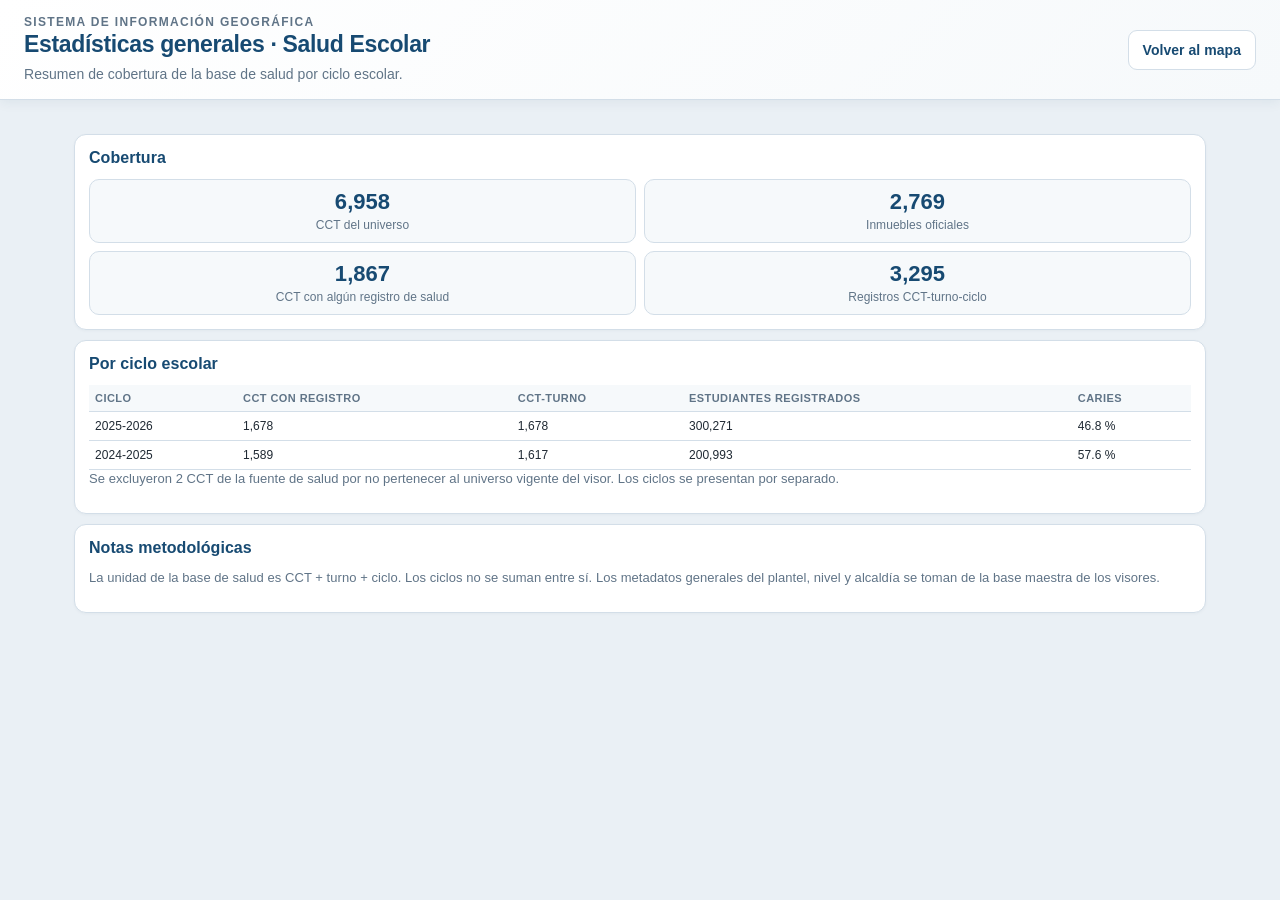
==== estadisticas.html @ da3d78bc "Visor_Salud_1_Version" ====
<!doctype html><html lang="es"><head><meta charset="utf-8"><meta name="viewport" content="width=device-width,initial-scale=1"><title>Estadísticas · Salud Escolar</title><link rel="stylesheet" href="style.css?v=20261007-salud-1"></head><body><header class="topbar"><div class="brand-block"><span class="eyebrow">Sistema de información geográfica</span><h1>Estadísticas generales · Salud Escolar</h1><p>Resumen de cobertura de la base de salud por ciclo escolar.</p></div><nav><a href="index.html">Volver al mapa</a></nav></header><main style="padding:24px;max-width:1200px;margin:auto"><section class="panel"><h2>Cobertura</h2><div id="statsContent" class="kpis dynamic-kpis"></div></section><section class="panel"><h2>Por ciclo escolar</h2><div id="cycleTable"></div></section><section class="panel"><h2>Notas metodológicas</h2><p class="hint">La unidad de la base de salud es CCT + turno + ciclo. Los ciclos no se suman entre sí. Los metadatos generales del plantel, nivel y alcaldía se toman de la base maestra de los visores.</p></section></main><script src="estadisticas.js?v=20261007-salud-1"></script></body></html>
---- style.css ----
:root {
  --bg: #eaf0f5;
  --panel: #ffffff;
  --panel-soft: #f6f9fb;
  --text: #1f2933;
  --muted: #607487;
  --border: #d3dee8;
  --primary: #174a72;
  --primary-dark: #0f3554;
  --accent: #0f766e;
  --shadow: 0 10px 28px rgba(15, 35, 55, .14);
}

body.dark-mode {
  --bg: #0f1720;
  --panel: #172330;
  --panel-soft: #1c2a38;
  --text: #e8f0f7;
  --muted: #a6b8c8;
  --border: #314354;
  --primary: #5da8d6;
  --primary-dark: #3e8fbd;
  --accent: #4fd1c5;
  --shadow: 0 12px 32px rgba(0, 0, 0, .38);
}

* { box-sizing: border-box; }

html, body { height: 100%; }

body {
  margin: 0;
  color: var(--text);
  background: var(--bg);
  font-family: Inter, "Segoe UI", Roboto, Arial, sans-serif;
  font-size: 16px;
  letter-spacing: .003em;
}

.topbar {
  min-height: 94px;
  padding: 15px 24px;
  display: flex;
  align-items: center;
  justify-content: space-between;
  gap: 24px;
  position: relative;
  z-index: 1000;
  background: linear-gradient(135deg, var(--panel), var(--panel-soft));
  border-bottom: 1px solid var(--border);
  box-shadow: 0 2px 12px rgba(15, 53, 84, .07);
}

.brand-block { display: flex; flex-direction: column; min-width: 0; }
.eyebrow, .panel-kicker { color: var(--muted); font-size: 12px; font-weight: 800; letter-spacing: .11em; text-transform: uppercase; }
.topbar h1 { margin: 2px 0 0; color: var(--primary); font-size: 23px; line-height: 1.2; letter-spacing: -.015em; }
.topbar p { margin: 6px 0 0; color: var(--muted); font-size: 14px; line-height: 1.4; }
.topbar a, .stats-header a {
  display: inline-flex;
  align-items: center;
  min-height: 40px;
  padding: 0 14px;
  color: var(--primary);
  background: var(--panel);
  border: 1px solid var(--border);
  border-radius: 9px;
  font-size: 14px;
  font-weight: 750;
  text-decoration: none;
}

.layout { height: calc(100vh - 94px); display: grid; grid-template-columns: 360px 1fr; transition: grid-template-columns .2s ease; }
.layout.sidebar-collapsed { grid-template-columns: 0 1fr; }
.sidebar { overflow: auto; background: var(--panel-soft); border-right: 1px solid var(--border); z-index: 900; transition: transform .2s ease; }
.layout.sidebar-collapsed .sidebar { padding: 0; overflow: hidden; border-right: 0; transform: translateX(-100%); }

.sidebar-head { min-height: 62px; padding: 12px 14px; display: flex; align-items: center; justify-content: space-between; border-bottom: 1px solid var(--border); background: var(--panel); }
.sidebar-head strong { display: block; margin-top: 3px; color: var(--primary); font-size: 15px; }

button {
  border: 0;
  border-radius: 8px;
  padding: 9px 12px;
  color: #ffffff;
  background: var(--primary);
  font: inherit;
  font-size: 14px;
  font-weight: 750;
  cursor: pointer;
  transition: background .16s, border-color .16s, transform .16s, box-shadow .16s;
}
button:hover { background: var(--primary-dark); transform: translateY(-1px); }
button.secondary, .secondary-action { color: var(--text); background: var(--panel-soft); border: 1px solid var(--border); }
button.secondary:hover, .secondary-action:hover { color: var(--text); background: var(--bg); }
.icon-button { width: 34px; height: 34px; padding: 0; color: var(--primary); background: var(--bg); font-size: 22px; }
.hidden { display: none !important; }

.panel { margin: 10px; padding: 14px; background: var(--panel); border: 1px solid var(--border); border-radius: 12px; box-shadow: 0 1px 3px rgba(15, 53, 84, .04); }
.panel h2 { margin: 0 0 12px; color: var(--primary); font-size: 16px; }
.panel.compact { margin-bottom: 18px; }
.hint { margin: 0 0 10px; color: var(--muted); font-size: 13px; line-height: 1.45; }

label { display: block; margin: 11px 0 5px; color: var(--text); font-size: 14px; font-weight: 700; }
select, input {
  width: 100%;
  min-height: 40px;
  padding: 9px 10px;
  color: var(--text);
  background: var(--panel-soft);
  border: 1px solid var(--border);
  border-radius: 8px;
  font: inherit;
  font-size: 14px;
}
input:focus, select:focus { outline: none; border-color: var(--primary); box-shadow: 0 0 0 3px rgba(37, 99, 235, .13); background: var(--panel); }
.buttons { display: flex; gap: 8px; margin-top: 12px; }
.buttons.single-action { display: block; }
.buttons.single-action button { width: 100%; }

.inline-check { display: flex; align-items: flex-start; gap: 9px; margin: 8px 0; font-size: 14px; font-weight: 550; line-height: 1.35; }
.inline-check input { width: auto; min-height: 0; margin: 2px 0 0; flex: 0 0 auto; }
.inline-check span { min-width: 0; }
.inline-check em { display: block; margin-top: 2px; color: var(--muted); font-size: 12px; font-style: normal; font-weight: 500; }

.collapse-title { width: 100%; display: flex; align-items: center; justify-content: space-between; padding: 10px 12px; color: var(--primary); background: var(--panel-soft); border: 1px solid var(--border); }
.collapse-title:hover { color: var(--primary); background: var(--bg); }
.collapsible-body { padding-top: 12px; }

.section-actions { display: grid; grid-template-columns: 1fr 1fr; gap: 7px; margin: 9px 0; }
.compact-action { padding: 8px; font-size: 12px; }
.selection-counter { margin: 7px 0; padding: 8px 9px; color: var(--muted); background: var(--panel-soft); border: 1px solid var(--border); border-radius: 7px; font-size: 12px; }
.selection-counter strong { color: var(--primary); font-size: 15px; }

.program-checklist { max-height: 440px; overflow: auto; background: var(--panel-soft); border: 1px solid var(--border); border-radius: 9px; }
.program-group, .territory-group { border-bottom: 1px solid var(--border); }
.program-group:last-child, .territory-group:last-child { border-bottom: 0; }
.program-group summary, .territory-group summary { display: flex; justify-content: space-between; gap: 8px; padding: 10px; color: var(--primary); background: var(--panel-soft); cursor: pointer; font-size: 13px; font-weight: 800; }
.program-group summary small, .territory-group summary small { flex: 0 0 auto; color: var(--muted); font-size: 12px; font-weight: 600; }
.program-group > div { padding: 4px 7px; }
.program-option { margin: 0; padding: 7px 5px; border-bottom: 1px solid var(--border); font-weight: 550; }
.program-option:last-child { border-bottom: 0; }
.theme-checklist { display: grid; gap: 3px; }
.theme-checklist .inline-check { margin: 0; padding: 7px; border-radius: 7px; }
.theme-checklist .inline-check:hover, .territory-option:hover { background: var(--panel-soft); }

#territoryFilters { overflow: hidden; border: 1px solid var(--border); border-radius: 9px; }
.territory-group-body { padding: 9px; }
.territory-search { min-height: 36px; }
.territory-clear { width: 100%; margin: 7px 0; padding: 7px 9px; font-size: 12px; }
.territory-checklist { max-height: 285px; overflow: auto; border-top: 1px solid var(--border); }
.territory-option { margin: 0; padding: 7px 4px; border-bottom: 1px solid var(--border); font-weight: 550; }
.territory-option:last-child { border-bottom: 0; }
.territory-single-group { padding: 10px; border-top: 1px solid var(--border); }
.territory-single-group:first-child { border-top: 0; }
.territory-single-group label { margin: 0 0 6px; }
.territory-single { width: 100%; }
.territory-layer-group { padding: 8px 10px; border-top: 1px solid var(--border); }
.territory-layer-option { margin: 0; padding: 4px 0; }
.hidden-by-search { display: none !important; }

.cross-summary { margin: 0 0 10px; padding: 9px; color: var(--text); background: var(--panel-soft); border-left: 3px solid var(--primary); border-radius: 6px; font-size: 13px; line-height: 1.4; }
.kpis { display: grid; grid-template-columns: repeat(2, 1fr); gap: 8px; }
.kpis div { padding: 9px 7px; text-align: center; background: var(--panel-soft); border: 1px solid var(--border); border-radius: 10px; }
.kpis strong { display: block; color: var(--primary); font-size: 22px; }
.kpis span { color: var(--muted); font-size: 12px; line-height: 1.25; }

.maparea { position: relative; min-width: 0; overflow: hidden; background: #dfe8ef; }
#map { width: 100%; height: 100%; }
.maparea:fullscreen { width: 100vw; height: 100vh; }
.maparea:fullscreen #map { width: 100%; height: 100%; }
.map-actions { position: absolute; top: 14px; right: 14px; z-index: 1000; display: flex; gap: 8px; }
.map-actions button { width: 42px; height: 42px; padding: 0; color: var(--primary); background: var(--panel); border: 1px solid var(--border); box-shadow: var(--shadow); font-size: 20px; }
.map-actions button:hover { background: var(--panel-soft); }

.leaflet-left .leaflet-control { margin-left: 14px; }
.leaflet-top .leaflet-control { margin-top: 14px; }
.leaflet-control-zoom { overflow: hidden; border: 1px solid var(--border) !important; border-radius: 10px !important; box-shadow: var(--shadow) !important; }
.leaflet-control-zoom a { color: var(--primary) !important; background: var(--panel) !important; }
.leaflet-control-zoom a:hover { background: var(--panel-soft) !important; }
.leaflet-control-attribution { color: #334155; background: rgba(255, 255, 255, .82) !important; }
.dark-mode .leaflet-tile-pane { filter: brightness(.62) contrast(1.3) saturate(.55) hue-rotate(180deg) invert(1); }
.dark-mode .leaflet-popup-content-wrapper, .dark-mode .leaflet-popup-tip { color: var(--text); background: var(--panel); }

.map-status { position: absolute; top: 18px; left: 50%; z-index: 1000; transform: translateX(-50%); padding: 10px 14px; color: var(--primary); background: color-mix(in srgb, var(--panel) 96%, transparent); border: 1px solid var(--border); border-radius: 9px; box-shadow: var(--shadow); font-size: 13px; font-weight: 750; }
.map-status.error { color: #991b1b; background: #fff7f7; border-color: #fecaca; }
.show-sidebar { position: absolute; top: 108px; left: 12px; z-index: 1050; color: var(--primary); background: var(--panel); border: 1px solid var(--border); box-shadow: var(--shadow); }

.legend { position: absolute; bottom: 18px; left: 14px; z-index: 800; min-width: 210px; max-width: 340px; padding: 10px; color: var(--text); background: var(--panel); border: 1px solid var(--border); border-radius: 10px; box-shadow: var(--shadow); font-size: 13px; }
.legend-head { display: flex; align-items: center; justify-content: space-between; gap: 10px; margin-bottom: 8px; }
.legend button { width: 26px; height: 26px; padding: 0; border-radius: 6px; }
.legend-subtitle { margin: 9px 0 5px; padding-top: 8px; border-top: 1px solid var(--border); color: var(--primary); font-weight: 800; }
.legend-body-truncated { max-height: 250px; overflow: auto; }
.imv-popup strong { display: block; margin-bottom: 8px; color: var(--primary); }
.imv-popup dl { display: grid; grid-template-columns: auto 1fr; gap: 4px 10px; margin: 0; }
.imv-popup dt { color: var(--muted); font-weight: 700; }
.imv-popup dd { margin: 0; font-weight: 700; }
.swatch { display: inline-block; width: 12px; height: 12px; margin-right: 7px; border: 1px solid rgba(0, 0, 0, .18); border-radius: 50%; }
.summary-marker { display: flex; align-items: center; justify-content: center; color: #ffffff; background: rgba(23, 74, 114, .9); border: 2px solid #ffffff; border-radius: 50%; box-shadow: 0 3px 10px rgba(15, 23, 42, .3); font-size: 14px; font-weight: 800; cursor: pointer; }
.leaflet-school-pane canvas { cursor: pointer; }

.detail-panel { position: absolute; top: 72px; right: 16px; z-index: 1150; width: 390px; max-width: calc(100% - 32px); max-height: calc(100% - 88px); overflow: auto; padding: 16px; color: var(--text); background: var(--panel); border: 1px solid var(--border); border-radius: 14px; box-shadow: var(--shadow); opacity: 0; visibility: hidden; pointer-events: none; transform: translateX(440px); transition: transform .22s ease, opacity .16s ease, visibility 0s linear .22s; }
.detail-panel.open { opacity: 1; visibility: visible; pointer-events: auto; transform: translateX(0); transition-delay: 0s; }
.detail-panel .close { position: absolute; top: 10px; right: 10px; width: 32px; height: 32px; padding: 0; color: var(--text); background: var(--panel-soft); border: 1px solid var(--border); }
.detail-panel h2 { margin: 4px 40px 13px 0; color: var(--primary); font-size: 18px; line-height: 1.25; }
.detail-content dl { display: grid; grid-template-columns: 125px 1fr; gap: 8px 10px; margin: 0 0 14px; font-size: 14px; }
.detail-content dt { color: var(--text); font-weight: 750; }
.detail-content dd { margin: 0; color: var(--text); overflow-wrap: anywhere; }
.detail-content h3 { margin: 0 0 7px; color: var(--primary); font-size: 15px; }
.detail-content p { margin: 0 0 8px; color: var(--muted); font-size: 13px; line-height: 1.45; }
.detail-tabs { display: flex; flex-wrap: wrap; gap: 6px; margin-bottom: 12px; }
.tab-btn { padding: 8px 10px; color: var(--text); background: var(--panel-soft); border: 1px solid var(--border); font-size: 13px; }
.tab-btn.active { color: #ffffff; background: var(--primary); }
.tab-pane { display: none; }
.tab-pane.active { display: block; }

.popup-title { margin-bottom: 5px; color: var(--primary); font-size: 15px; font-weight: 800; }
.popup-meta { color: var(--text); font-size: 13px; line-height: 1.45; }
.school-popup { width: min(390px, calc(100vw - 90px)); max-width: 100%; }
.popup-control { margin: 9px 0; }
.popup-control > strong, .popup-program-section > strong, .popup-flags > strong { display: block; margin-bottom: 6px; color: var(--primary); font-size: 12px; }
.popup-choice-list { display: flex; flex-wrap: wrap; gap: 6px; }
.popup-choice {
  min-height: 32px;
  padding: 6px 9px;
  color: var(--primary);
  background: #ffffff;
  border: 1px solid var(--border);
  box-shadow: none;
  font-size: 12px;
}
.popup-choice:hover { color: var(--primary); background: #f4f8fb; }
.popup-choice.active, .popup-choice.active:hover { color: #ffffff; background: var(--primary); border-color: var(--primary); }
.popup-meta-grid { display: grid; grid-template-columns: minmax(84px, 112px) minmax(0, 1fr); gap: 5px 9px; margin: 9px 0; font-size: 12px; line-height: 1.35; }
.popup-meta-grid dt { color: var(--muted); font-weight: 750; }
.popup-meta-grid dd { min-width: 0; margin: 0; color: var(--text); overflow-wrap: anywhere; }
.popup-program-section { margin-top: 10px; padding-top: 9px; border-top: 1px solid var(--border); }
.popup-program-list { max-height: 170px; overflow-y: auto; padding-right: 3px; }
.popup-program-list > p { margin: 5px 0; color: var(--muted); font-size: 12px; }
.popup-program { width: 100%; margin-bottom: 5px; padding: 8px 9px; text-align: left; color: var(--text); background: var(--panel-soft); border: 1px solid var(--border); box-shadow: none; font-size: 12px; line-height: 1.3; }
.popup-program:hover { color: var(--primary); background: var(--bg); }
.popup-program span, .popup-program small { display: block; overflow-wrap: anywhere; }
.popup-program small { margin-top: 3px; color: var(--muted); font-size: 10px; font-weight: 600; }
.popup-open-detail { width: 100%; margin-top: 8px; padding: 8px 10px; font-size: 12px; }
.popup-flags { margin-top: 8px; }
.mini-tag { display: inline-block; margin: 0 4px 4px 0; padding: 4px 7px; border-radius: 999px; font-size: 11px; font-weight: 750; }
.mini-tag.blue { color: #1d4ed8; background: #dbeafe; }
.mini-tag.teal { color: #115e59; background: #ccfbf1; }
.indicator-mini { margin-top: 9px; padding-top: 8px; border-top: 1px solid var(--border); font-size: 12px; }
.indicator-mini > strong { display: block; margin-bottom: 5px; color: var(--primary); }
.indicator-mini div { display: flex; justify-content: space-between; gap: 12px; margin: 3px 0; }
.indicator-mini b { color: var(--text); }

.info-card, .indicator-card { margin: 9px 0; padding: 11px; background: var(--panel-soft); border: 1px solid var(--border); border-radius: 10px; box-shadow: 0 1px 2px rgba(15, 53, 84, .035); }
.blue-card { border-left: 4px solid #2563eb; }
.improvement-card { border-left: 4px solid var(--accent); }
.program-parent { margin-bottom: 4px; color: var(--muted); font-size: 11px; font-weight: 800; letter-spacing: .07em; text-transform: uppercase; }
.program-detail-record + .program-detail-record { margin-top: 10px; padding-top: 10px; border-top: 1px solid var(--border); }
.program-detail-record h4 { margin: 0 0 7px; color: var(--primary); font-size: 13px; }
.program-detail-record dl { margin-bottom: 0; }
.muted-box { padding: 10px; color: var(--muted); background: var(--panel-soft); border: 1px solid var(--border); border-radius: 8px; }
.map-link { display: inline-block; color: var(--primary); font-size: 13px; font-weight: 750; }
.indicator-card h3 { margin-bottom: 3px; }
.indicator-grid { display: grid; grid-template-columns: 1fr 1fr; gap: 7px; margin-top: 9px; }
.indicator-grid div { padding: 8px; background: var(--panel); border: 1px solid var(--border); border-radius: 8px; }
.indicator-grid span { display: block; color: var(--muted); font-size: 12px; line-height: 1.3; }
.indicator-grid strong { display: block; margin-top: 4px; color: var(--primary); font-size: 14px; }

.socio-content { padding-top: 8px; border-top: 1px solid var(--border); }
.socio-content h3 { margin: 0 0 5px; color: var(--primary); font-size: 15px; }
.socio-content p { margin: 0 0 9px; color: var(--muted); font-size: 12px; line-height: 1.45; }
.socio-highlight { margin: 10px 0; padding: 10px; background: var(--panel-soft); border: 1px solid var(--border); border-radius: 8px; }
.socio-highlight span, .socio-grid span { display: block; color: var(--muted); font-size: 12px; line-height: 1.35; }
.socio-highlight strong { display: block; margin-top: 4px; color: var(--primary); font-size: 17px; }
.socio-grid { display: grid; grid-template-columns: 1fr 1fr; gap: 7px; margin-bottom: 10px; }
.socio-grid > div { padding: 8px; background: var(--panel-soft); border: 1px solid var(--border); border-radius: 8px; }
.socio-grid strong { display: block; margin-top: 4px; color: var(--text); font-size: 13px; }

.stats-page { min-height: 100vh; padding: 18px; }
.stats-container { max-width: 1240px; margin: 0 auto; }
.stats-header, .stats-filter-panel, .card, .table-panel { background: var(--panel); border: 1px solid var(--border); border-radius: 14px; box-shadow: 0 3px 12px rgba(15, 53, 84, .055); }
.stats-header { margin-bottom: 16px; padding: 18px; display: flex; align-items: center; justify-content: space-between; gap: 14px; }
.stats-header h1 { margin: 0; color: var(--primary); font-size: 23px; }
.stats-header p { margin: 6px 0 0; color: var(--muted); font-size: 14px; }
.stats-filter-panel { margin: 16px 0; padding: 14px; }
.stats-filter-panel h2, .table-panel h2 { margin: 0 0 12px; color: var(--primary); font-size: 17px; }
.stats-filter-grid { display: grid; grid-template-columns: repeat(4, minmax(160px, 1fr)); gap: 12px; }
.stats-filter-grid label { margin-top: 0; }
.stats-actions { display: flex; align-items: end; }
.stats-actions button { width: 100%; min-height: 40px; }
.stats-context { margin: 0 0 12px; color: var(--muted); font-size: 14px; }
.cards { display: grid; grid-template-columns: repeat(4, 1fr); gap: 12px; margin-bottom: 16px; }
.card { padding: 16px; }
.card span { color: var(--muted); font-size: 13px; }
.card strong { display: block; margin-top: 6px; color: var(--primary); font-size: 30px; }
.grid-two { display: grid; grid-template-columns: 1fr 1fr; gap: 16px; }
.table-panel { margin-bottom: 16px; padding: 16px; overflow: auto; }
table { width: 100%; border-collapse: collapse; font-size: 14px; }
th, td { padding: 9px 8px; text-align: left; border-bottom: 1px solid var(--border); vertical-align: top; }
th { color: var(--text); background: var(--panel-soft); font-size: 13px; }
.bar { min-width: 80px; height: 10px; overflow: hidden; background: var(--bg); border-radius: 999px; }
.bar span { display: block; height: 100%; background: var(--primary); }
.empty-row { padding: 18px !important; color: var(--muted); text-align: center; }

@media (max-width: 960px) {
  .topbar { align-items: flex-start; flex-direction: column; gap: 12px; }
  .topbar nav, .topbar nav a { width: 100%; justify-content: center; }
  .layout, .layout.sidebar-collapsed { height: auto; grid-template-columns: 1fr; }
  .layout.sidebar-collapsed .sidebar { display: none; }
  .sidebar { max-height: none; border-right: 0; border-bottom: 1px solid var(--border); }
  .maparea { height: 72vh; min-height: 540px; }
  .show-sidebar { top: 108px; }
  .detail-panel { top: auto; right: 12px; bottom: 12px; left: 12px; width: auto; max-width: none; max-height: 60%; transform: translateY(115%); }
  .detail-panel.open { transform: translateY(0); }
  .cards, .grid-two { grid-template-columns: 1fr 1fr; }
  .stats-filter-grid { grid-template-columns: 1fr 1fr; }
}

@media (max-width: 620px) {
  .topbar { padding: 12px 14px; }
  .topbar h1 { font-size: 20px; }
  .map-actions { top: 10px; right: 10px; }
  .leaflet-left .leaflet-control { margin-left: 10px; }
  .leaflet-top .leaflet-control { margin-top: 10px; }
  .legend { right: 10px; bottom: 10px; left: 10px; min-width: 0; }
  .section-actions, .indicator-grid, .cards, .grid-two, .stats-filter-grid { grid-template-columns: 1fr; }
  .program-checklist { max-height: 330px; }
  .detail-content dl { grid-template-columns: 1fr; gap: 3px; }
  .detail-content dd { margin-bottom: 7px; }
}

/* Salud: extensiones sobre el diseño del visor de Programas */
.health-panel .range-list{display:grid;gap:5px;margin-top:8px}.health-panel .range-list label{margin:0;padding:7px 8px;border:1px solid var(--border);border-radius:8px;background:var(--panel-soft);font-size:12px}.health-panel .range-list input{margin-right:7px}.health-note{margin:8px 0 0;padding:9px 10px;background:var(--panel-soft);border-left:3px solid var(--primary);border-radius:6px;color:var(--muted);font-size:12px;line-height:1.4}
.school-health-icon{background:transparent!important;border:0!important}.school-dot{width:14px;height:14px;border-radius:50%;border:2px solid #fff;box-shadow:0 1px 5px rgba(15,23,42,.38)}
.health-cluster{background:transparent!important;border:0!important}.health-cluster-bubble{display:flex;align-items:center;justify-content:center;border-radius:50%;border:3px solid rgba(255,255,255,.96);box-shadow:0 3px 12px rgba(15,23,42,.30);color:#fff;font-weight:850;font-size:12px;text-shadow:0 1px 2px rgba(0,0,0,.28)}
.cluster-tip{min-width:230px}.cluster-tip strong{color:var(--primary)}.cluster-tip dl{display:grid;grid-template-columns:auto 1fr;gap:4px 10px;margin:8px 0 0}.cluster-tip dt{color:var(--muted);font-weight:700}.cluster-tip dd{margin:0;font-weight:700}.metric-badge{display:inline-flex;align-items:center;gap:6px;padding:5px 8px;border-radius:999px;background:var(--panel-soft);border:1px solid var(--border);font-size:11px;font-weight:750}.warning-badge{color:#92400e;background:#fffbeb;border-color:#fde68a}.no-record{color:var(--muted)}
.health-summary-line{margin:0 0 10px;padding:9px 10px;border-radius:8px;background:var(--panel-soft);border:1px solid var(--border);font-size:12px;line-height:1.45}.health-summary-line strong{color:var(--primary)}
.metric-table{width:100%;border-collapse:collapse;font-size:12px}.metric-table th,.metric-table td{padding:7px 6px;border-bottom:1px solid var(--border);text-align:left}.metric-table th{color:var(--muted);font-size:11px;text-transform:uppercase;letter-spacing:.04em}.metric-table td.num{text-align:right;font-variant-numeric:tabular-nums}.combo-list{display:grid;gap:6px}.combo-item{padding:8px 9px;border:1px solid var(--border);border-radius:8px;background:var(--panel-soft)}.combo-item strong{display:block;color:var(--text);font-size:12px}.combo-item span{color:var(--muted);font-size:11px}
.legend-row{display:flex;align-items:center;gap:7px;margin:5px 0}.legend-swatch{width:13px;height:13px;border-radius:50%;border:1px solid rgba(15,23,42,.18);flex:0 0 auto}.legend-note{margin-top:8px;padding-top:8px;border-top:1px solid var(--border);color:var(--muted);font-size:11px;line-height:1.35}
.sidebar .filter-inline{display:grid;grid-template-columns:1fr 1fr;gap:8px}.cluster-options{display:grid;gap:7px}.cluster-options .inline-check{margin:0}.source-chip{display:inline-block;padding:3px 6px;border-radius:6px;background:#e0f2fe;color:#075985;font-size:10px;font-weight:800}.dark-mode .source-chip{background:#12354b;color:#9bd5f5}
@media(max-width:780px){.sidebar .filter-inline{grid-template-columns:1fr}.health-cluster-bubble{font-size:11px}}
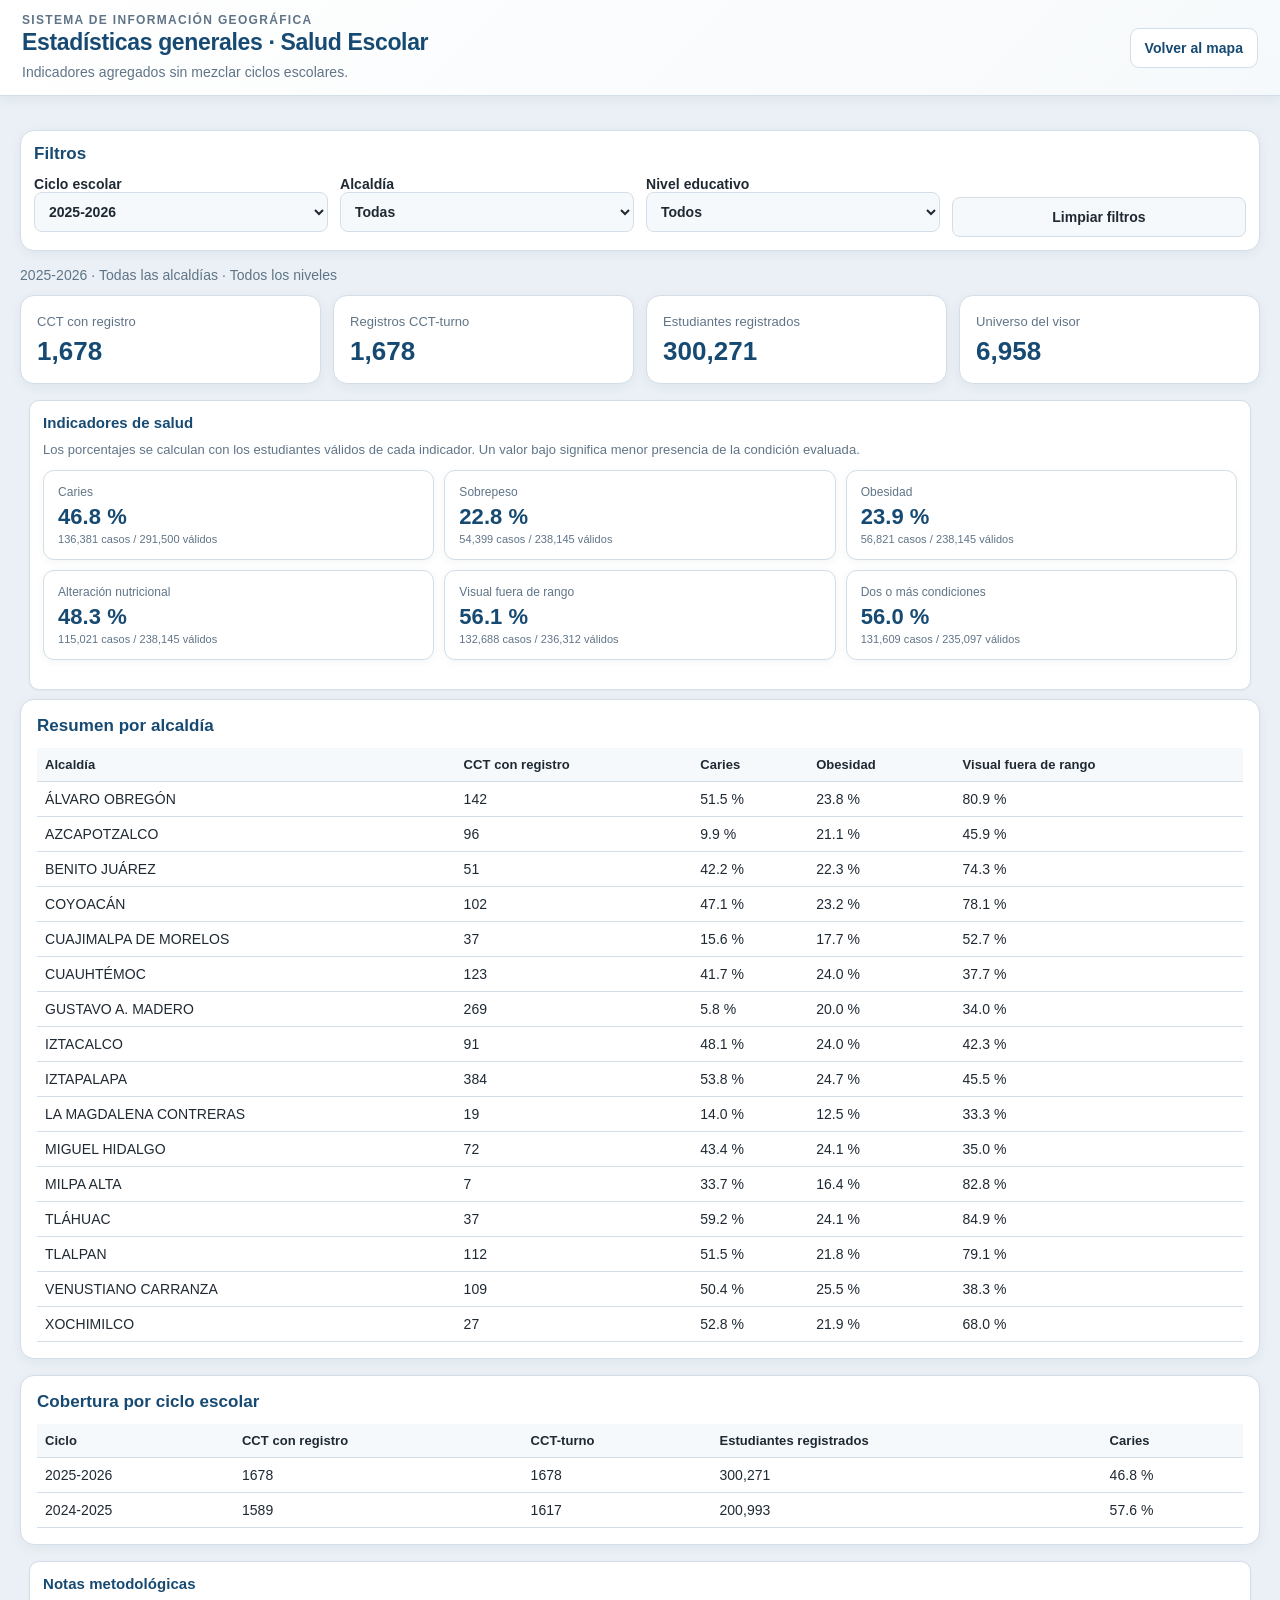
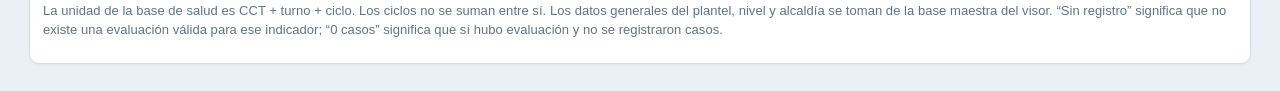
==== commit 66785af6: "Visor salud por alaverga" ====
--- a/estadisticas.html
+++ b/estadisticas.html
@@ -1 +1,46 @@
-<!doctype html><html lang="es"><head><meta charset="utf-8"><meta name="viewport" content="width=device-width,initial-scale=1"><title>Estadísticas · Salud Escolar</title><link rel="stylesheet" href="style.css?v=20261007-salud-1"></head><body><header class="topbar"><div class="brand-block"><span class="eyebrow">Sistema de información geográfica</span><h1>Estadísticas generales · Salud Escolar</h1><p>Resumen de cobertura de la base de salud por ciclo escolar.</p></div><nav><a href="index.html">Volver al mapa</a></nav></header><main style="padding:24px;max-width:1200px;margin:auto"><section class="panel"><h2>Cobertura</h2><div id="statsContent" class="kpis dynamic-kpis"></div></section><section class="panel"><h2>Por ciclo escolar</h2><div id="cycleTable"></div></section><section class="panel"><h2>Notas metodológicas</h2><p class="hint">La unidad de la base de salud es CCT + turno + ciclo. Los ciclos no se suman entre sí. Los metadatos generales del plantel, nivel y alcaldía se toman de la base maestra de los visores.</p></section></main><script src="estadisticas.js?v=20261007-salud-1"></script></body></html>+<!doctype html>
+<html lang="es">
+<head>
+  <meta charset="utf-8"><meta name="viewport" content="width=device-width,initial-scale=1">
+  <title>Estadísticas · Salud Escolar</title>
+  <link rel="stylesheet" href="style.css?v=20261008-salud-2">
+</head>
+<body>
+<header class="topbar">
+  <div class="brand-block"><span class="eyebrow">Sistema de información geográfica</span><h1>Estadísticas generales · Salud Escolar</h1><p>Indicadores agregados sin mezclar ciclos escolares.</p></div>
+  <nav><a href="index.html">Volver al mapa</a></nav>
+</header>
+<main class="stats-page"><div class="stats-container">
+  <section class="stats-filter-panel">
+    <h2>Filtros</h2>
+    <div class="stats-filter-grid">
+      <label>Ciclo escolar<select id="statsCiclo"></select></label>
+      <label>Alcaldía<select id="statsAlcaldia"><option value="">Todas</option></select></label>
+      <label>Nivel educativo<select id="statsNivel"><option value="">Todos</option></select></label>
+      <div class="stats-actions"><button id="statsReset" class="secondary" type="button">Limpiar filtros</button></div>
+    </div>
+  </section>
+
+  <p id="statsContext" class="stats-context"></p>
+  <section class="cards" id="statsContent"></section>
+
+  <section class="panel">
+    <h2>Indicadores de salud</h2>
+    <p class="hint">Los porcentajes se calculan con los estudiantes válidos de cada indicador. Un valor bajo significa menor presencia de la condición evaluada.</p>
+    <div id="healthStats" class="health-stats-grid"></div>
+  </section>
+
+  <section class="table-panel">
+    <h2>Resumen por alcaldía</h2>
+    <div id="alcaldiaTable"></div>
+  </section>
+
+  <section class="table-panel">
+    <h2>Cobertura por ciclo escolar</h2>
+    <div id="cycleTable"></div>
+  </section>
+
+  <section class="panel"><h2>Notas metodológicas</h2><p class="hint">La unidad de la base de salud es CCT + turno + ciclo. Los ciclos no se suman entre sí. Los datos generales del plantel, nivel y alcaldía se toman de la base maestra del visor. “Sin registro” significa que no existe una evaluación válida para ese indicador; “0 casos” significa que sí hubo evaluación y no se registraron casos.</p></section>
+</div></main>
+<script src="estadisticas.js?v=20261008-salud-2"></script>
+</body></html>
--- a/style.css
+++ b/style.css
@@ -126,37 +126,6 @@
 .collapse-title:hover { color: var(--primary); background: var(--bg); }
 .collapsible-body { padding-top: 12px; }
 
-.section-actions { display: grid; grid-template-columns: 1fr 1fr; gap: 7px; margin: 9px 0; }
-.compact-action { padding: 8px; font-size: 12px; }
-.selection-counter { margin: 7px 0; padding: 8px 9px; color: var(--muted); background: var(--panel-soft); border: 1px solid var(--border); border-radius: 7px; font-size: 12px; }
-.selection-counter strong { color: var(--primary); font-size: 15px; }
-
-.program-checklist { max-height: 440px; overflow: auto; background: var(--panel-soft); border: 1px solid var(--border); border-radius: 9px; }
-.program-group, .territory-group { border-bottom: 1px solid var(--border); }
-.program-group:last-child, .territory-group:last-child { border-bottom: 0; }
-.program-group summary, .territory-group summary { display: flex; justify-content: space-between; gap: 8px; padding: 10px; color: var(--primary); background: var(--panel-soft); cursor: pointer; font-size: 13px; font-weight: 800; }
-.program-group summary small, .territory-group summary small { flex: 0 0 auto; color: var(--muted); font-size: 12px; font-weight: 600; }
-.program-group > div { padding: 4px 7px; }
-.program-option { margin: 0; padding: 7px 5px; border-bottom: 1px solid var(--border); font-weight: 550; }
-.program-option:last-child { border-bottom: 0; }
-.theme-checklist { display: grid; gap: 3px; }
-.theme-checklist .inline-check { margin: 0; padding: 7px; border-radius: 7px; }
-.theme-checklist .inline-check:hover, .territory-option:hover { background: var(--panel-soft); }
-
-#territoryFilters { overflow: hidden; border: 1px solid var(--border); border-radius: 9px; }
-.territory-group-body { padding: 9px; }
-.territory-search { min-height: 36px; }
-.territory-clear { width: 100%; margin: 7px 0; padding: 7px 9px; font-size: 12px; }
-.territory-checklist { max-height: 285px; overflow: auto; border-top: 1px solid var(--border); }
-.territory-option { margin: 0; padding: 7px 4px; border-bottom: 1px solid var(--border); font-weight: 550; }
-.territory-option:last-child { border-bottom: 0; }
-.territory-single-group { padding: 10px; border-top: 1px solid var(--border); }
-.territory-single-group:first-child { border-top: 0; }
-.territory-single-group label { margin: 0 0 6px; }
-.territory-single { width: 100%; }
-.territory-layer-group { padding: 8px 10px; border-top: 1px solid var(--border); }
-.territory-layer-option { margin: 0; padding: 4px 0; }
-.hidden-by-search { display: none !important; }
 
 .cross-summary { margin: 0 0 10px; padding: 9px; color: var(--text); background: var(--panel-soft); border-left: 3px solid var(--primary); border-radius: 6px; font-size: 13px; line-height: 1.4; }
 .kpis { display: grid; grid-template-columns: repeat(2, 1fr); gap: 8px; }
@@ -265,15 +234,6 @@
 .indicator-grid span { display: block; color: var(--muted); font-size: 12px; line-height: 1.3; }
 .indicator-grid strong { display: block; margin-top: 4px; color: var(--primary); font-size: 14px; }
 
-.socio-content { padding-top: 8px; border-top: 1px solid var(--border); }
-.socio-content h3 { margin: 0 0 5px; color: var(--primary); font-size: 15px; }
-.socio-content p { margin: 0 0 9px; color: var(--muted); font-size: 12px; line-height: 1.45; }
-.socio-highlight { margin: 10px 0; padding: 10px; background: var(--panel-soft); border: 1px solid var(--border); border-radius: 8px; }
-.socio-highlight span, .socio-grid span { display: block; color: var(--muted); font-size: 12px; line-height: 1.35; }
-.socio-highlight strong { display: block; margin-top: 4px; color: var(--primary); font-size: 17px; }
-.socio-grid { display: grid; grid-template-columns: 1fr 1fr; gap: 7px; margin-bottom: 10px; }
-.socio-grid > div { padding: 8px; background: var(--panel-soft); border: 1px solid var(--border); border-radius: 8px; }
-.socio-grid strong { display: block; margin-top: 4px; color: var(--text); font-size: 13px; }
 
 .stats-page { min-height: 100vh; padding: 18px; }
 .stats-container { max-width: 1240px; margin: 0 auto; }
@@ -338,3 +298,16 @@
 .legend-row{display:flex;align-items:center;gap:7px;margin:5px 0}.legend-swatch{width:13px;height:13px;border-radius:50%;border:1px solid rgba(15,23,42,.18);flex:0 0 auto}.legend-note{margin-top:8px;padding-top:8px;border-top:1px solid var(--border);color:var(--muted);font-size:11px;line-height:1.35}
 .sidebar .filter-inline{display:grid;grid-template-columns:1fr 1fr;gap:8px}.cluster-options{display:grid;gap:7px}.cluster-options .inline-check{margin:0}.source-chip{display:inline-block;padding:3px 6px;border-radius:6px;background:#e0f2fe;color:#075985;font-size:10px;font-weight:800}.dark-mode .source-chip{background:#12354b;color:#9bd5f5}
 @media(max-width:780px){.sidebar .filter-inline{grid-template-columns:1fr}.health-cluster-bubble{font-size:11px}}
+
+/* Salud escolar · refinamiento profesional 2026-10-08 */
+.layout{grid-template-columns:342px 1fr}.topbar{min-height:88px;padding:13px 22px}.layout{height:calc(100vh - 88px)}
+.panel{margin:9px;padding:13px;border-radius:10px}.panel h2{font-size:15px;margin-bottom:10px}.sidebar-head{min-height:58px}
+.health-panel .range-list{display:grid;gap:4px;margin-top:7px}.health-panel .range-option{display:flex;align-items:center;gap:8px;margin:0;padding:6px 7px;border:1px solid var(--border);border-radius:7px;background:var(--panel-soft);font-size:12px;font-weight:600;line-height:1.2;cursor:pointer}.health-panel .range-option:hover{background:var(--bg)}.health-panel .range-option input{width:14px;height:14px;min-height:0;margin:0;accent-color:var(--primary);flex:0 0 14px}.health-panel .range-option .legend-swatch{width:10px;height:10px;border-radius:3px;flex:0 0 10px}.health-note{font-size:11.5px;padding:8px 9px}
+.school-dot{width:17px;height:17px;border:2.5px solid #fff;box-shadow:0 1px 6px rgba(15,23,42,.42)}
+.health-cluster-bubble{position:relative;display:flex;align-items:center;justify-content:center;flex-direction:column;border-radius:50%;background:var(--cluster)!important;border:3px solid rgba(255,255,255,.96);box-shadow:0 4px 14px rgba(15,23,42,.28),0 0 0 1px rgba(15,23,42,.12);color:#fff;text-shadow:0 1px 2px rgba(0,0,0,.28)}.health-cluster-bubble span{font-weight:850;font-size:13px;line-height:1}.health-cluster-bubble small{display:none}.cluster-tip p{margin:5px 0 2px;color:var(--muted);font-size:11px;line-height:1.35}
+.legend{max-width:260px}.legend-row{margin:4px 0}.legend-swatch{width:11px;height:11px}.legend-note{font-size:10.5px}.legend-note strong{color:var(--text)}
+.sample-warning{margin:0 0 9px;padding:8px 9px;border:1px solid #f4d38b;border-left:3px solid #d99a1d;border-radius:7px;background:#fff8e8;color:#7a5310;font-size:11px;line-height:1.4}.dark-mode .sample-warning{background:#362d17;color:#f2d58c;border-color:#65522a}.mini-method{margin:0 0 8px;color:var(--muted);font-size:11px;line-height:1.4}.combo-map-btn{width:100%;margin-top:8px}.cluster-options{gap:4px}
+.detail-panel{width:min(430px,calc(100vw - 28px));max-height:calc(100% - 28px)}.metric-table{font-size:11.5px}.metric-table th,.metric-table td{padding:6px 5px}
+.stats-filter-panel{padding:13px}.cards{grid-template-columns:repeat(4,minmax(0,1fr))}.card strong{font-size:26px}.health-stats-grid{display:grid;grid-template-columns:repeat(3,minmax(0,1fr));gap:10px;margin-bottom:16px}.health-stat-card{padding:14px;background:var(--panel);border:1px solid var(--border);border-radius:11px;box-shadow:0 2px 8px rgba(15,53,84,.05)}.health-stat-card span{display:block;color:var(--muted);font-size:12px}.health-stat-card strong{display:block;margin-top:5px;color:var(--primary);font-size:22px}.health-stat-card small{display:block;margin-top:3px;color:var(--muted);font-size:11px}
+@media(max-width:960px){.layout{height:auto}.topbar{min-height:auto}.health-stats-grid{grid-template-columns:1fr 1fr}}
+@media(max-width:620px){.health-stats-grid{grid-template-columns:1fr}.maparea{height:68vh;min-height:500px}.panel{margin:7px}.detail-panel{max-height:58%}}
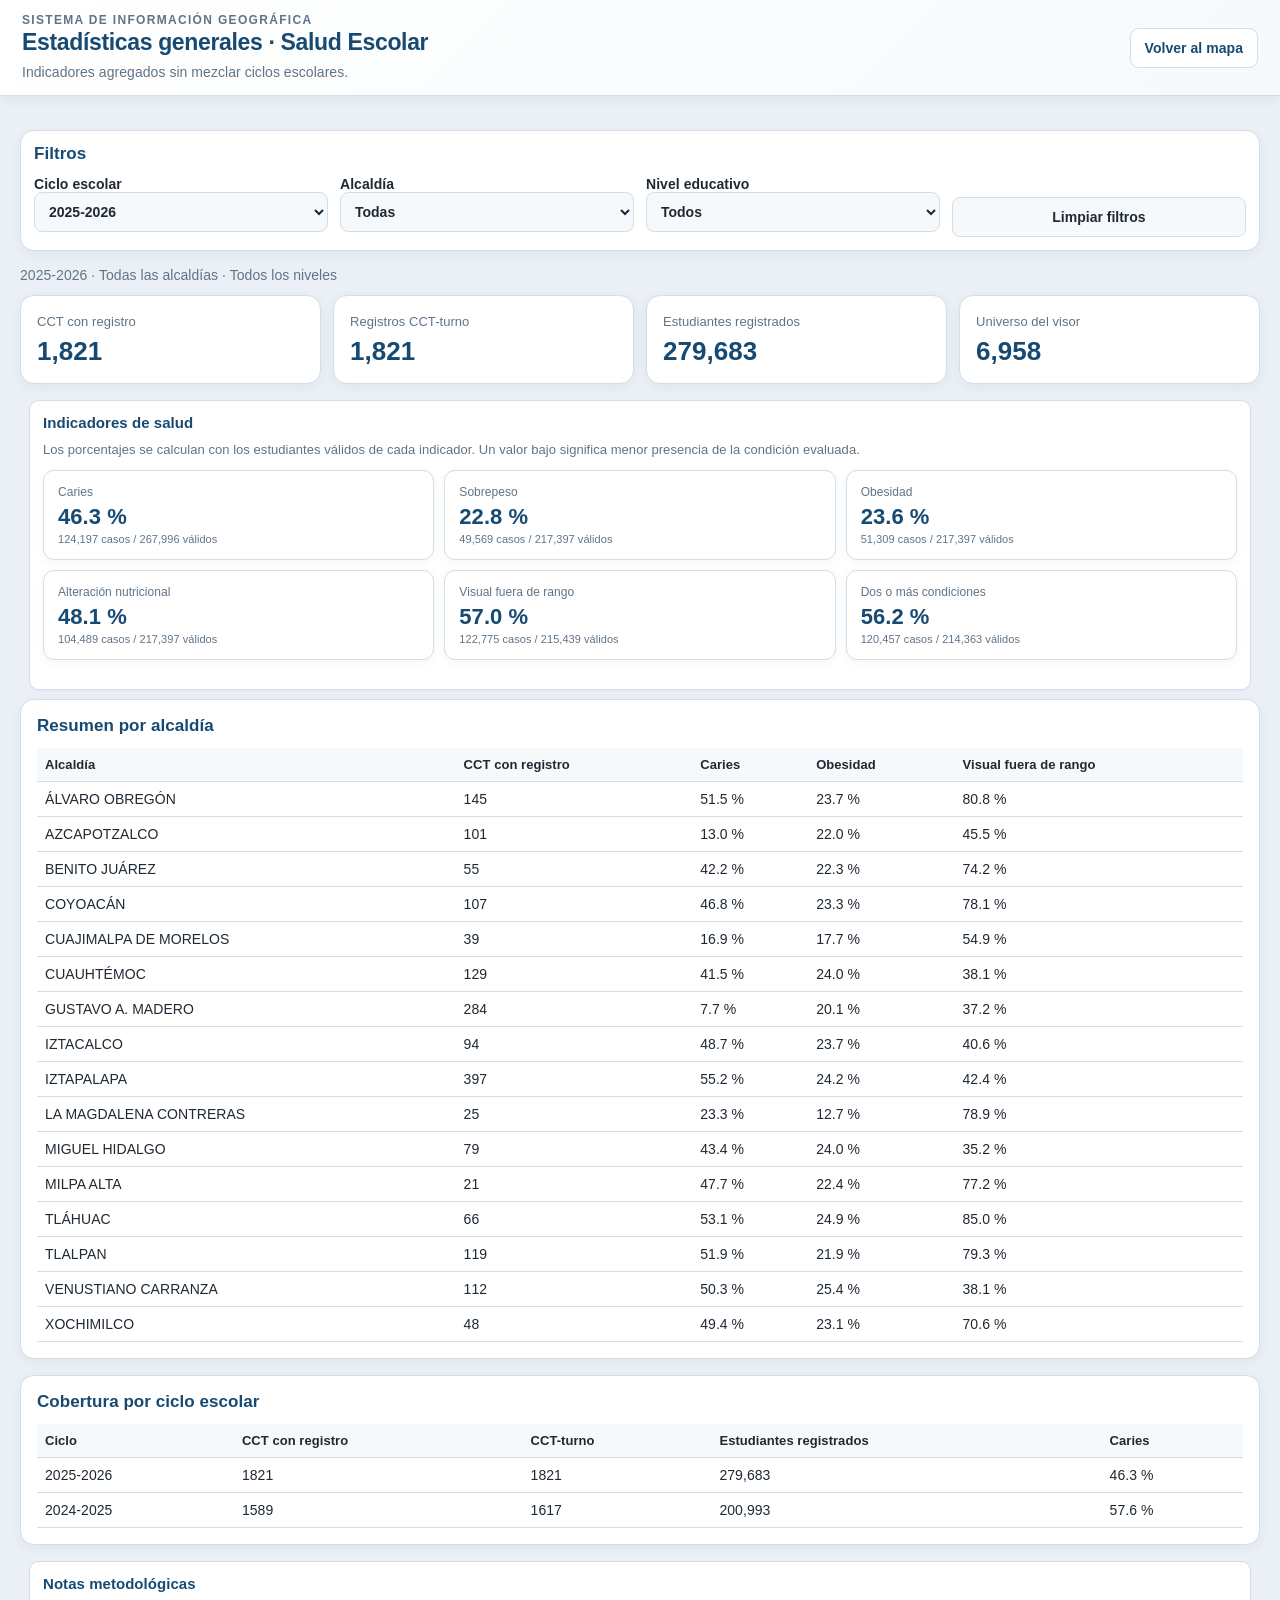
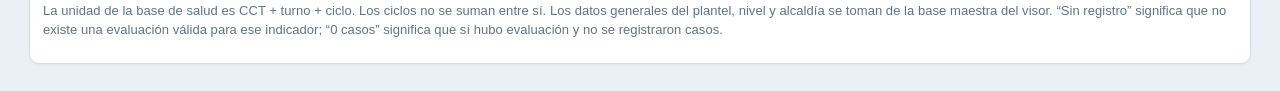
==== commit 13f5b27a: "Salud 3" ====
--- a/estadisticas.html
+++ b/estadisticas.html
@@ -3,7 +3,7 @@
 <head>
   <meta charset="utf-8"><meta name="viewport" content="width=device-width,initial-scale=1">
   <title>Estadísticas · Salud Escolar</title>
-  <link rel="stylesheet" href="style.css?v=20261008-salud-2">
+  <link rel="stylesheet" href="style.css?v=20261013-salud-3">
 </head>
 <body>
 <header class="topbar">
@@ -42,5 +42,5 @@
 
   <section class="panel"><h2>Notas metodológicas</h2><p class="hint">La unidad de la base de salud es CCT + turno + ciclo. Los ciclos no se suman entre sí. Los datos generales del plantel, nivel y alcaldía se toman de la base maestra del visor. “Sin registro” significa que no existe una evaluación válida para ese indicador; “0 casos” significa que sí hubo evaluación y no se registraron casos.</p></section>
 </div></main>
-<script src="estadisticas.js?v=20261008-salud-2"></script>
+<script src="estadisticas.js?v=20261013-salud-3"></script>
 </body></html>
--- a/style.css
+++ b/style.css
@@ -311,3 +311,14 @@
 .stats-filter-panel{padding:13px}.cards{grid-template-columns:repeat(4,minmax(0,1fr))}.card strong{font-size:26px}.health-stats-grid{display:grid;grid-template-columns:repeat(3,minmax(0,1fr));gap:10px;margin-bottom:16px}.health-stat-card{padding:14px;background:var(--panel);border:1px solid var(--border);border-radius:11px;box-shadow:0 2px 8px rgba(15,53,84,.05)}.health-stat-card span{display:block;color:var(--muted);font-size:12px}.health-stat-card strong{display:block;margin-top:5px;color:var(--primary);font-size:22px}.health-stat-card small{display:block;margin-top:3px;color:var(--muted);font-size:11px}
 @media(max-width:960px){.layout{height:auto}.topbar{min-height:auto}.health-stats-grid{grid-template-columns:1fr 1fr}}
 @media(max-width:620px){.health-stats-grid{grid-template-columns:1fr}.maparea{height:68vh;min-height:500px}.panel{margin:7px}.detail-panel{max-height:58%}}
+
+/* Clusters por terciles - actualización 2026-10-13 */
+.tercile-box{margin-top:9px;padding:9px;border:1px solid var(--border);border-radius:8px;background:var(--panel-soft)}
+.tercile-title{font-size:11px;font-weight:800;color:var(--text);margin-bottom:6px}
+.tercile-row{display:grid;grid-template-columns:10px 46px 1fr;align-items:center;gap:6px;margin:4px 0;font-size:11px}.tercile-row>span{width:9px;height:9px;border-radius:50%;box-shadow:0 0 0 1px rgba(15,23,42,.12)}.tercile-row b{font-size:11px}.tercile-row small{color:var(--muted);font-size:10.5px;text-align:right}
+.tercile-note{margin:7px 0 0;padding-top:7px;border-top:1px solid var(--border);font-size:10.5px;line-height:1.35;color:var(--muted)}
+.legend-subtitle{margin:7px 0 3px;padding-top:6px;border-top:1px solid var(--border);font-size:10px;font-weight:800;color:var(--text);text-transform:uppercase;letter-spacing:.035em}.legend-subtitle:first-child{margin-top:0;padding-top:0;border-top:0}
+.health-cluster-bubble.tier-t1,.health-cluster-bubble.tier-zero{box-shadow:0 4px 14px rgba(15,23,42,.25),0 0 0 1px rgba(21,128,61,.28)}
+.health-cluster-bubble.tier-t2{box-shadow:0 4px 14px rgba(15,23,42,.25),0 0 0 1px rgba(245,158,11,.34)}
+.health-cluster-bubble.tier-t3{box-shadow:0 4px 14px rgba(15,23,42,.28),0 0 0 1px rgba(198,40,40,.36)}
+@media(max-width:780px){.tercile-row{grid-template-columns:10px 44px 1fr}.tercile-box{padding:8px}}
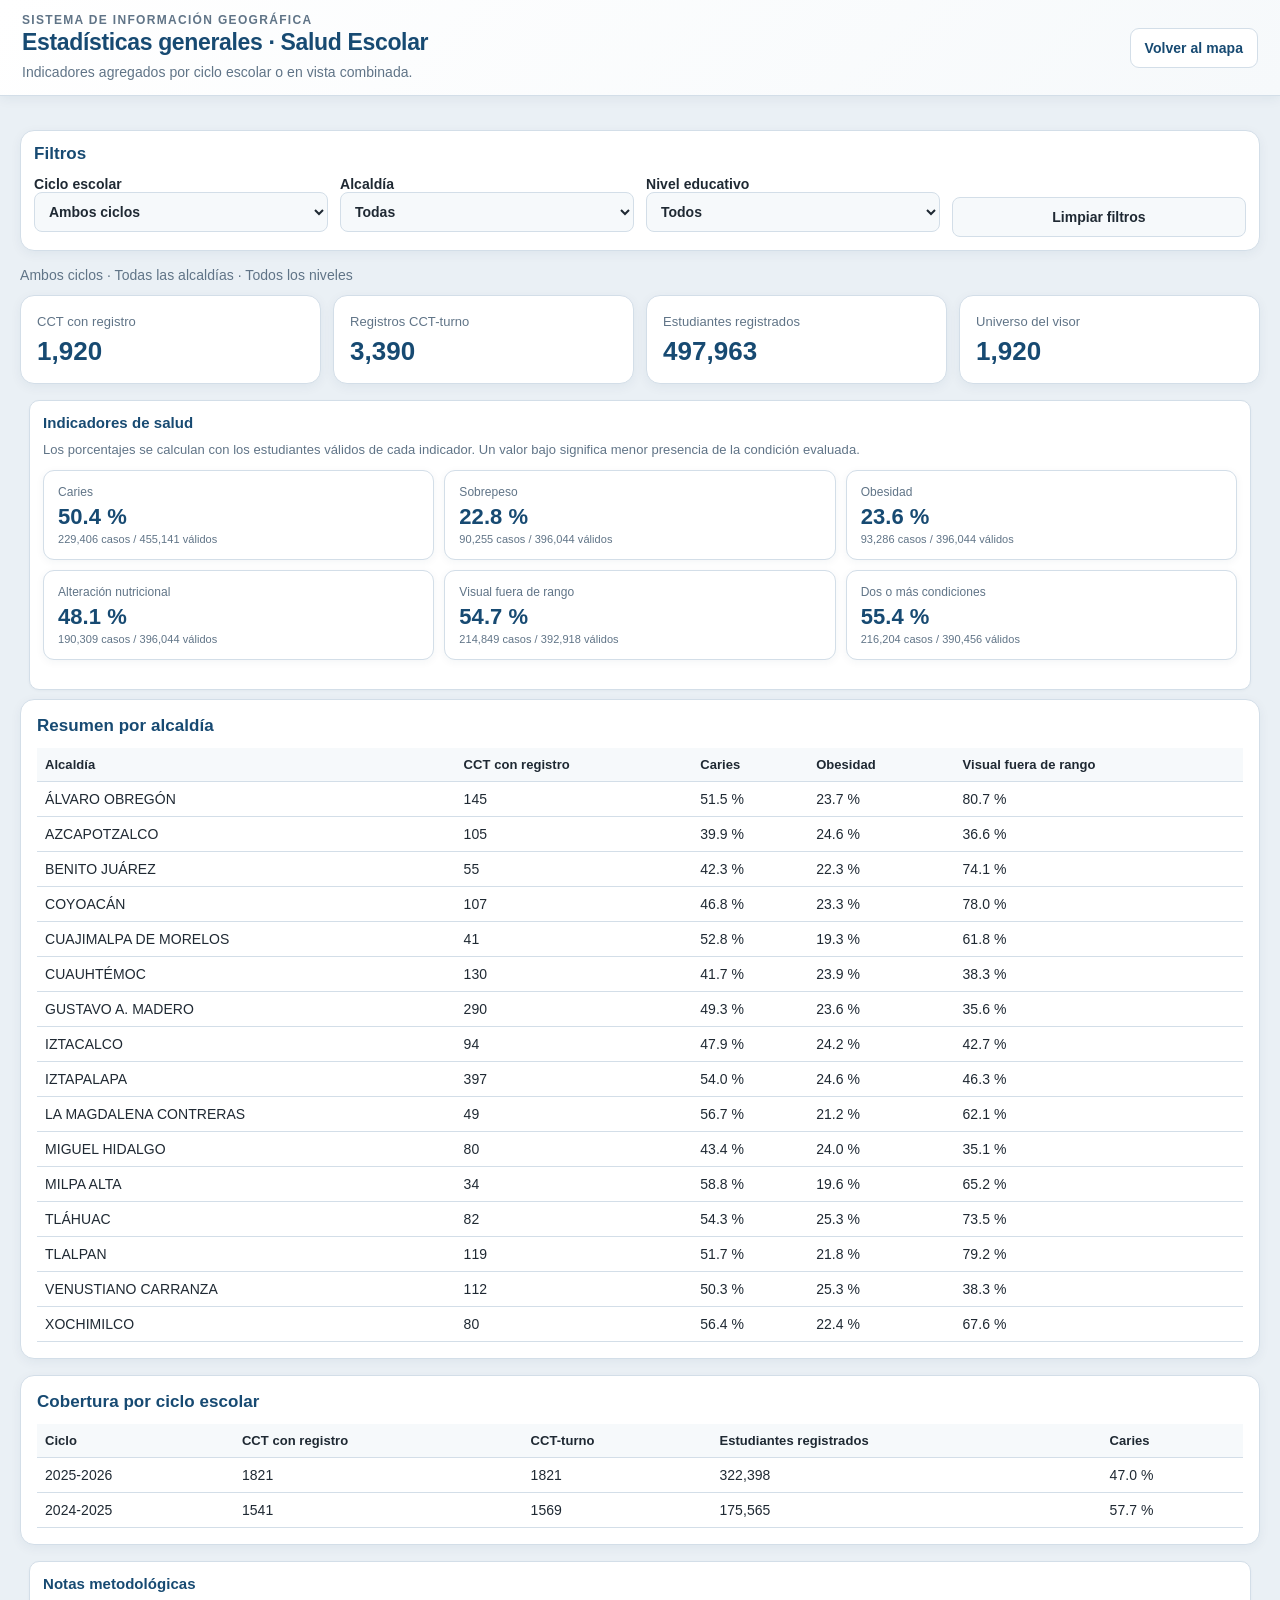
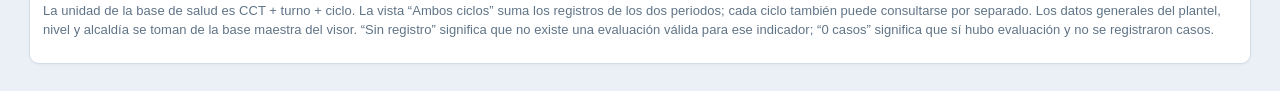
==== commit 8230c58c: "laptm" ====
--- a/estadisticas.html
+++ b/estadisticas.html
@@ -7,7 +7,7 @@
 </head>
 <body>
 <header class="topbar">
-  <div class="brand-block"><span class="eyebrow">Sistema de información geográfica</span><h1>Estadísticas generales · Salud Escolar</h1><p>Indicadores agregados sin mezclar ciclos escolares.</p></div>
+  <div class="brand-block"><span class="eyebrow">Sistema de información geográfica</span><h1>Estadísticas generales · Salud Escolar</h1><p>Indicadores agregados por ciclo escolar o en vista combinada.</p></div>
   <nav><a href="index.html">Volver al mapa</a></nav>
 </header>
 <main class="stats-page"><div class="stats-container">
@@ -40,7 +40,7 @@
     <div id="cycleTable"></div>
   </section>
 
-  <section class="panel"><h2>Notas metodológicas</h2><p class="hint">La unidad de la base de salud es CCT + turno + ciclo. Los ciclos no se suman entre sí. Los datos generales del plantel, nivel y alcaldía se toman de la base maestra del visor. “Sin registro” significa que no existe una evaluación válida para ese indicador; “0 casos” significa que sí hubo evaluación y no se registraron casos.</p></section>
+  <section class="panel"><h2>Notas metodológicas</h2><p class="hint">La unidad de la base de salud es CCT + turno + ciclo. La vista “Ambos ciclos” suma los registros de los dos periodos; cada ciclo también puede consultarse por separado. Los datos generales del plantel, nivel y alcaldía se toman de la base maestra del visor. “Sin registro” significa que no existe una evaluación válida para ese indicador; “0 casos” significa que sí hubo evaluación y no se registraron casos.</p></section>
 </div></main>
-<script src="estadisticas.js?v=20261013-salud-3"></script>
+<script src="estadisticas.js?v=20261104-salud-1"></script>
 </body></html>
